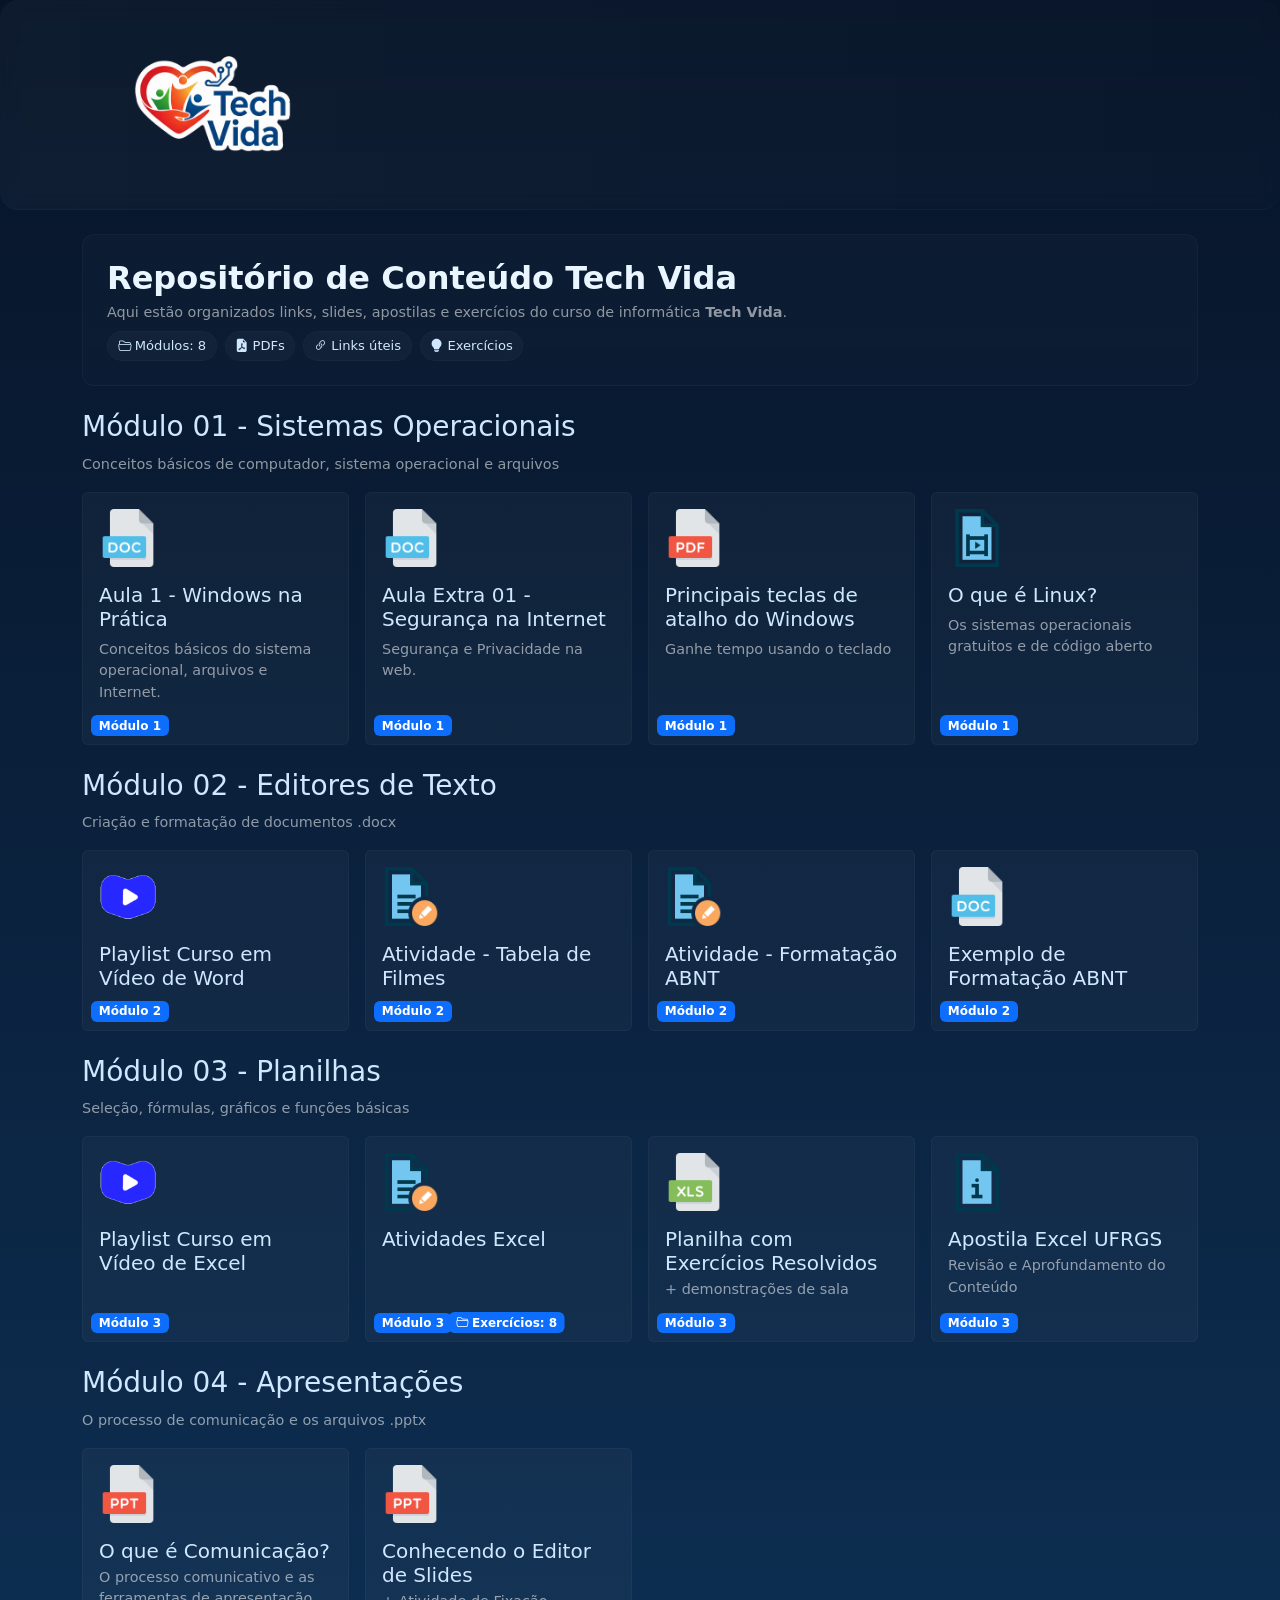
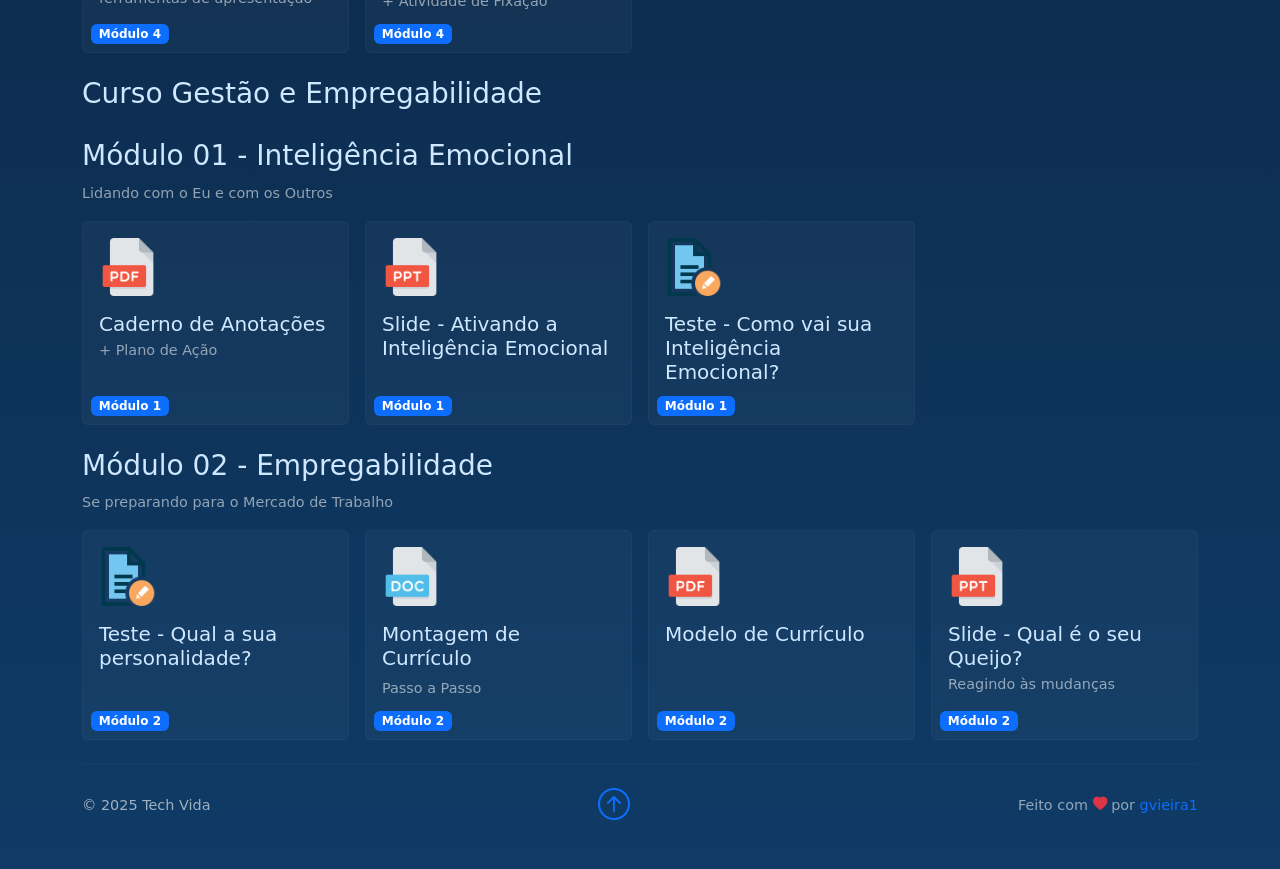
==== index.html @ 8f184164 "feat: add content" ====
<!doctype html>
<html lang="pt-BR">
<head>
  <meta charset="utf-8">
  <meta name="viewport" content="width=device-width, initial-scale=1">
  <title>Tech Vida - Repositório do Curso</title>

  <link href="https://cdn.jsdelivr.net/npm/bootstrap@5.3.3/dist/css/bootstrap.min.css" rel="stylesheet">
  <link href="https://cdn.jsdelivr.net/npm/bootstrap-icons@1.11.3/font/bootstrap-icons.css" rel="stylesheet">
  <link href="css/style.css" rel="stylesheet">
</head>
<body>

  <!-- NAV -->
  <nav class="navbar sticky-top">
    <div class="container">
      <a class="navbar-brand " href="#">
        <img src="images/logo_tech_vida.png" alt="Logo Tech Vida" class="img-fluid w-25" >
      </a>
    </div>
  </nav>

  <main class="container py-4">
    <div class="hero p-4">
      <div class="row align-items-center">
        <div class="col-md-8">
          <h2 class="fw-bold mb-1" style="color: #e9f6ff;">Repositório de Conteúdo Tech Vida</h1>
          <p class="small-muted mb-2">
            Aqui estão organizados links, slides, apostilas e exercícios do curso de informática <strong>Tech Vida</strong>.
          </p>

          <div class="d-flex gap-2 flex-wrap">
            <span class="chip"><i class="bi bi-folder2-open"></i> Módulos: 8</span>
            <span class="chip"><i class="bi bi-file-earmark-pdf-fill"></i> PDFs</span>
            <span class="chip"><i class="bi bi-link-45deg"></i> Links úteis</span>
            <span class=chip><i class="bi bi-lightbulb-fill"></i> Exercícios</span>
          </div>
        </div>

      </div>
    </div>

    <section id="conteudo" class="module-section">
      <div class="d-flex justify-content-between align-items-center mb-2 mt-4">
        <h3 class="mb-0">Módulo 01 - Sistemas Operacionais</h3>
      </div>
      <div class="mb-3"> 
        <small class="small-muted ">Conceitos básicos de computador, sistema operacional e arquivos</small>
      </div>

      <div class="row g-3" id="modules-list">

        <div class="col-sm-6 col-lg-3">
          <a class="card card-link h-100 text-decoration-none p-3 position-relative" href="https://docs.google.com/document/d/1QjmRIXZGOjdM_GFmdOWMCL2_DFZF-2tYCBaxI1Dxbpk/edit?usp=sharing" target="_blank" rel="noopener">
             <img src="images/documento.png" class="card-img-top w-25 mb-3" alt="imagem documento">
            <div class="d-flex align-items-start gap-2">
              <div class="flex-grow-1">
                <h5 >Aula 1 - Windows na Prática</h5>
                <p class="small-muted mb-4">Conceitos básicos do sistema operacional, arquivos e Internet.</p>
                <div class="d-flex gap-2 mt-2">
                  <span class="badge bg-primary position-absolute bottom-0 start-0 m-2">Módulo 1</span>
                </div>
              </div>
            </div>
          </a>
        </div>

        <div class="col-sm-6 col-lg-3">
          <a class="card card-link h-100 text-decoration-none p-3 position-relative" href="https://docs.google.com/document/d/1WBo86A3sF76pIgysKD23KPT0nwzhnFTQVED1BKyTpVQ/edit?usp=sharing" target="_blank" rel="noopener">
            <img src="images/documento.png" class="card-img-top w-25 mb-3" alt="imagem documento">
          <div class="d-flex align-items-start gap-2">
            <div class="flex-grow-1">
              <h5>Aula Extra 01 - Segurança na Internet</h5>
              <p class=" small-muted mb-4">Segurança e Privacidade na web.</p>
                <div class="d-flex  mt-2">
                  <span class="badge bg-primary position-absolute bottom-0 start-0 m-2">Módulo 1</span>
                </div>
            </div>
          </div>
          </a>
        </div>

        <div class="col-sm-6 col-lg-3">
          <a class="card card-link h-100 text-decoration-none p-3 position-relative" href="https://drive.google.com/file/d/1F6C6AUU6wml04krsm16KWGRl8fL4H_EJ/view?usp=sharing" target="_blank" rel="noopener">
            <img src="images/pdf.png" class="card-img-top w-25 mb-3" alt="imagem pdf">
          <div class="d-flex align-items-start ">
            <div class="flex-grow-1">
              <h5>Principais teclas de atalho do Windows</h5>    
              <p class="small-muted mb-4">Ganhe tempo usando o teclado</p>
                <div class="d-flex  mt-2">
                  <span class="badge bg-primary position-absolute bottom-0 start-0 m-2">Módulo 1</span>
                </div>
            </div>
          </div>
          </a>
        </div>

        <div class="col-sm-6 col-lg-3">
          <a class="card card-link h-100 text-decoration-none p-3 position-relative" href="https://youtu.be/CT6BZBzbpWA?si=L2jJQ7GxDPlLMpUe" target="_blank" rel="noopener">
            <img src="images/video.png" class="card-img-top w-25 mb-3" alt="imagem video">
          <div class="d-flex align-items-start gap-2">
            <div class="flex-grow-1">
              <h5 >O que é Linux?</h5>
              <p class="small-muted mb-4">Os sistemas operacionais gratuitos e de código aberto</p>
                <div class="d-flex  mt-2">
                  <span class="badge bg-primary position-absolute bottom-0 start-0 m-2">Módulo 1</span>
                </div>
            </div>
          </div>
          </a>
        </div>
    </section>

    <section id="word" class="module-section">
      <div class="d-flex justify-content-between align-items-center mb-2 mt-4">
        <h3 class="mb-0">Módulo 02 - Editores de Texto</h3>
      </div>
      <div class="mb-3"> 
        <small class="small-muted">Criação e formatação de documentos .docx</small>
      </div>

      <div class="row g-3" id="modules-list">

       <div class="col-sm-6 col-lg-3">
          <a class="card card-link h-100 text-decoration-none p-3 position-relative" href="https://www.youtube.com/playlist?list=PLHz_AreHm4dkxM_0dinX7l_WUxpG-VrC-" target="_blank" rel="noopener">
             <img src="images/cursoemvideo.png" class="card-img-top w-25 mb-3" alt="imagem curso em vídeo">
            <div class="d-flex align-items-start gap-2">
              <div class="flex-grow-1">
                <h5>Playlist Curso em Vídeo de Word</h5>
                <div class="d-flex mt-4">
                  <span class="badge bg-primary position-absolute bottom-0 start-0 m-2">Módulo 2</span>
                </div>
              </div>
            </div>
          </a>
        </div>

         <div class="col-sm-6 col-lg-3">
          <a class="card card-link h-100 text-decoration-none p-3" href="https://drive.google.com/file/d/11dqffAt2Pr1lk7Corqhb7jD_TNxt34Cv/view" target="_blank" rel="noopener">
             <img src="images/exercicio.png" class="card-img-top  w-25 mb-3" alt="imagem exercicio">
            <div class="d-flex align-items-start gap-2">
              <div class="flex-grow-1">
                <h5 >Atividade - Tabela de Filmes</h5>
                <div class="d-flex mt-4">
                  <span class="badge bg-primary position-absolute bottom-0 start-0 m-2">Módulo 2</span>
                </div>
              </div>
            </div>
          </a>
        </div>

        <div class="col-sm-6 col-lg-3">
          <a class="card card-link h-100 text-decoration-none p-3" href="https://docs.google.com/document/d/1O8qZf8Uf72pWbVRD0fKIP9f_TKUlSLRrvoPYPiD6Zp0/edit?usp=sharing" target="_blank" rel="noopener">
             <img src="images/exercicio.png" class="card-img-top w-25 mb-3" alt="imagem exercicio">
            <div class="d-flex align-items-start gap-2">
              <div class="flex-grow-1">
                <h5 class="mb-1">Atividade - Formatação ABNT</h5>
                <div class="d-flex  mt-4">
                  <span class="badge bg-primary position-absolute bottom-0 start-0 m-2">Módulo 2</span>
                </div>
              </div>
            </div>
          </a>
        </div>

        <div class="col-sm-6 col-lg-3">
          <a class="card card-link h-100 text-decoration-none p-3" href="https://docs.google.com/document/d/1pNCakffSAepuD_MtGwRAmiJCTUP8_ZOy/edit?usp=sharing&ouid=105562298098395967536&rtpof=true&sd=true" target="_blank" rel="noopener">
             <img src="images/documento.png" class="card-img-top  w-25 mb-3" alt="imagem documento">
            <div class="d-flex align-items-start gap-2">
              <div class="flex-grow-1">
                <h5 class="mb-1">Exemplo de Formatação ABNT</h5>
                <div class="d-flex mt-4">
                  <span class="badge bg-primary position-absolute bottom-0 start-0 m-2">Módulo 2</span>
                </div>
              </div>
            </div>
          </a>
        </div>
    </section>

    <section id="word" class="module-section">
      <div class="d-flex justify-content-between align-items-center mb-2 mt-4">
        <h3 class="mb-0">Módulo 03 - Planilhas</h3>
      </div>
      <div class="mb-3"> 
        <small class="small-muted">Seleção, fórmulas, gráficos e funções básicas</small>
      </div>

      <div class="row g-3" id="modules-list">

         <div class="col-sm-6 col-lg-3">
          <a class="card card-link h-100 text-decoration-none p-3" href="https://youtube.com/playlist?list=PLHz_AreHm4dkRZoc0-i4sQeot_62qKi4a&si=MaXNBW9bU_bB3fZA" target="_blank" rel="noopener">
             <img src="images/cursoemvideo.png" class="card-img-top mb-3 w-25" alt="imagem curso em vídeo">
            <div class="d-flex align-items-start gap-2">
              <div class="flex-grow-1">
                <h5 class="mb-1">Playlist Curso em Vídeo de Excel</h5>
                <div class="d-flex mt-4">
                  <span class="badge bg-primary position-absolute bottom-0 start-0 m-2">Módulo 3</span>
                </div>
              </div>
            </div>
          </a>
        </div>

        <div class="col-sm-6 col-lg-3">
          <a class="card card-link h-100 text-decoration-none p-3" href="https://drive.google.com/drive/folders/1TW4wBOY5PsdJOhE4PD50f_GfrnmTpbF4?usp=sharing" target="_blank" rel="noopener">
             <img src="images/exercicio.png" class="card-img-top mb-3 w-25" alt="imagem exercício">
            <div class="d-flex align-items-start gap-2">
              <div class="flex-grow-1">
                <h5 class="mb-1">Atividades Excel</h5>
                <div class="d-flex mt-4">
                  <span class="badge bg-primary position-absolute bottom-0 start-0 m-2">Módulo 3</span>
                  <span class="badge bg-primary position-absolute bottom-0 start-50 translate-middle-x m-2"><i class="bi bi-folder2-open"></i> Exercícios: 8</span>
                </div>
              </div>
            </div>
          </a>
        </div>

        <div class="col-sm-6 col-lg-3">
          <a class="card card-link h-100 text-decoration-none p-3" href="/docs/apostila-introducao.pdf" target="_blank" rel="noopener">
             <img src="images/xls.png" class="card-img-top mb-3 w-25" alt="imagem planilha">
            <div class="d-flex align-items-start gap-2">
              <div class="flex-grow-1">
                <h5 class="mb-1">Planilha com Exercícios Resolvidos</h5>
                <p class="mb-1 small-muted">+ demonstrações de sala</p>
                <div class="d-flex mt-4">
                  <span class="badge bg-primary bg-primary position-absolute bottom-0 start-0 m-2">Módulo 3</span>
                </div>
              </div>
            </div>
          </a>
        </div>

        <div class="col-sm-6 col-lg-3">
          <a class="card card-link h-100 text-decoration-none p-3" href="https://www.ufrgs.br/petcivil/wp-content/uploads/2023/09/Apostila-Excel-2023.2.docx.pdf" target="_blank" rel="noopener">
             <img src="images/internet.png" class="card-img-top  mb-3 w-25" alt="imagem internet">
            <div class="d-flex align-items-start gap-2">
              <div class="flex-grow-1">
                <h5 class="mb-1">Apostila Excel UFRGS</h5>
                <p class="mb-1 small-muted">Revisão e Aprofundamento do Conteúdo</p>
                <div class="d-flex mt-4">
                  <span class="badge bg-primary bg-primary position-absolute bottom-0 start-0 m-2">Módulo 3</span>
                </div>
              </div>
            </div>
          </a>
        </div>
    </section>


    <section id="word" class="module-section">
      <div class="d-flex justify-content-between align-items-center mb-2 mt-4">
        <h3 class="mb-0">Módulo 04 - Apresentações</h3>
      </div>
      <div class="mb-3"> 
        <small class="small-muted">O processo de comunicação e os arquivos .pptx</small>
      </div>

      <div class="row g-3" id="modules-list">
        
       <div class="col-sm-6 col-lg-3">
          <a class="card card-link h-100 text-decoration-none p-3" href="/docs/apostila-introducao.pdf" target="_blank" rel="noopener">
             <img src="images/ppt.png" class="card-img-top  w-25 mb-3" alt="imagem apresentação">
            <div class="d-flex align-items-start gap-2">
              <div class="flex-grow-1">
                <h5 class="mb-1">O que é Comunicação?</h5>
                <p class="mb-1 small-muted">O processo comunicativo e as ferramentas de apresentação</p>
                <div class="d-flex  mt-4">
                  <span class="badge bg-primary position-absolute bottom-0 start-0 m-2">Módulo 4</span>
                </div>
              </div>
            </div>
          </a>
        </div>

         <div class="col-sm-6 col-lg-3">
          <a class="card card-link h-100 text-decoration-none p-3" href="https://1drv.ms/p/c/cab9081843ad4332/EeNB2-dNJGJDimUKR0ixR-wBgFUawlklpBYfm9FYuI231Q?e=0XyFOQ" target="_blank" rel="noopener">
             <img src="images/ppt.png" class="card-img-top w-25 mb-3" alt="imagem apresentação">
            <div class="d-flex align-items-start gap-2">
              <div class="flex-grow-1">
                <h5 class="mb-1">Conhecendo o Editor de Slides</h5>
                <p class="mb-1 small-muted">+ Atividade de Fixação</p>
                <div class="d-flex mt-4">
                  <span class="badge bg-primary position-absolute bottom-0 start-0 m-2">Módulo 4</span>
                </div>
              </div>
            </div>
          </a>
        </div>

    </section>


    <section id="word" class="module-section">
      <div class="d-flex justify-content-between align-items-center mb-4 mt-4">
        <h3 class="mb-1">Curso Gestão e Empregabilidade</h3>
      </div>
    </section>

             
    <section id="word" class="module-section">
      <div class="d-flex justify-content-between align-items-center mb-2 mt-4">
        <h3 class="mb-0">Módulo 01 - Inteligência Emocional</h3>
      </div>
      <div class="mb-3"> 
        <small class="small-muted">Lidando com o Eu e com os Outros</small>
      </div>

      <div class="row g-3" id="modules-list">

       <div class="col-sm-6 col-lg-3">
          <a class="card card-link h-100 text-decoration-none p-3" href="https://drive.google.com/file/d/1GIacjPQHtz-5bPz4IWCoxRgSmBsF_6_F/view?usp=sharing" target="_blank" rel="noopener">
             <img src="images/pdf.png" class="card-img-top mb-3 w-25" alt="imagem pdf">
            <div class="d-flex align-items-start gap-2">
              <div class="flex-grow-1">
                <h5 class="mb-1">Caderno de Anotações</h5>
                <p class="mb-1 small-muted">+ Plano de Ação</p>
                <div class="d-flex mt-4">
                  <span class="badge bg-primary position-absolute bottom-0 start-0 m-2">Módulo 1</span>
                </div>
              </div>
            </div>
          </a>
        </div> 

        <div class="col-sm-6 col-lg-3">
          <a class="card card-link h-100 text-decoration-none p-3" href="https://1drv.ms/p/c/cab9081843ad4332/EV4nmbEJyKFIiXFgvTXEE5QBK87oD1yClx2tlzMSBOEURw?e=P25bpB" target="_blank" rel="noopener">
             <img src="images/ppt.png" class="card-img-top mb-3 w-25" alt="imagem apresentação">
            <div class="d-flex align-items-start gap-2">
              <div class="flex-grow-1">
                <h5 class="mb-1">Slide - Ativando a Inteligência Emocional</h5>
              
                <div class="d-flex mt-4">
                  <span class="badge bg-primary position-absolute bottom-0 start-0 m-2">Módulo 1</span>
                </div>
              </div>
            </div>
          </a>
        </div> 

        <div class="col-sm-6 col-lg-3">
          <a class="card card-link h-100 text-decoration-none p-3" href="https://docs.google.com/document/d/14xdJ4tvDO0y5DRgNbmq79XWzpzHo65ph5GcoOeEqZYY/edit?usp=sharing" target="_blank" rel="noopener">
             <img src="images/exercicio.png" class="card-img-top mb-3 w-25" alt="imagem exercício">
            <div class="d-flex align-items-start gap-2">
              <div class="flex-grow-1">
                <h5 class="mb-1">Teste - Como vai sua Inteligência Emocional?</h5>
              
                <div class="d-flex mt-4">
                  <span class="badge bg-primary position-absolute bottom-0 start-0 m-2">Módulo 1</span>
                </div>
              </div>
            </div>
          </a>
        </div> 
        
    </section>

    <section id="word" class="module-section">
      <div class="d-flex justify-content-between align-items-center mb-2 mt-4">
        <h3 class="mb-0">Módulo 02 - Empregabilidade</h3>
      </div>
      <div class="mb-3"> 
        <small class="small-muted">Se preparando para o Mercado de Trabalho</small>
      </div>

      <div class="row g-3" id="modules-list">

        <div class="col-sm-6 col-lg-3">
          <a class="card card-link h-100 text-decoration-none p-3" href="https://www.16personalities.com/br/teste-de-personalidade" target="_blank" rel="noopener">
             <img src="images/exercicio.png" class="card-img-top mb-3 w-25" alt="imagem exercício">
            <div class="d-flex align-items-start gap-2">
              <div class="flex-grow-1">
                <h5>Teste - Qual a sua personalidade?</h5>
                
                <div class="d-flex mt-4">
                  <span class="badge bg-primary position-absolute bottom-0 start-0 m-2">Módulo 2</span>
                </div>
              </div>
            </div>
          </a>
        </div> 

        <div class="col-sm-6 col-lg-3">
          <a class="card card-link h-100 text-decoration-none p-3" href="https://docs.google.com/document/d/1jsJxAzs7g7Doc9J6mPfYCevvelv39Z8ZJKihKnzJzo0/edit?usp=sharing" target="_blank" rel="noopener">
             <img src="images/documento.png" class="card-img-top mb-3 w-25" alt="imagem pdf">
            <div class="d-flex align-items-start gap-2">
              <div class="flex-grow-1">
                <h5 >Montagem de Currículo</h5>
                <p class="mb-1 small-muted">Passo a Passo</p>
                <div class="d-flex  mt-4">
                  <span class="badge bg-primary position-absolute bottom-0 start-0 m-2">Módulo 2</span>
                </div>
              </div>
            </div>
          </a>
        </div> 

        <div class="col-sm-6 col-lg-3">
          <a class="card card-link h-100 text-decoration-none p-3" href="https://drive.google.com/file/d/1XX4iI1MM-IoPhfjdrMogRl3yni_r765v/view?usp=sharing" target="_blank" rel="noopener">
             <img src="images/pdf.png" class="card-img-top mb-3 w-25" alt="imagem pdf">
            <div class="d-flex align-items-start gap-2">
              <div class="flex-grow-1">
                <h5 >Modelo de Currículo</h5>
            
                <div class="d-flex  mt-4">
                  <span class="badge bg-primary position-absolute bottom-0 start-0 m-2">Módulo 2</span>
                </div>
              </div>
            </div>
          </a>
        </div> 


         <div class="col-sm-6 col-lg-3">
          <a class="card card-link h-100 text-decoration-none p-3" href="/docs/apostila-introducao.pdf" target="_blank" rel="noopener">
             <img src="images/ppt.png" class="card-img-top mb-3 w-25" alt="imagem apresentação">
            <div class="d-flex align-items-start gap-2">
              <div class="flex-grow-1">
                <h5 class="mb-1">Slide - Qual é o seu Queijo?</h5>
                <p class="mb-1 small-muted">Reagindo às mudanças</p>
                <div class="d-flex mt-4">
                  <span class="badge bg-primary position-absolute bottom-0 start-0 m-2">Módulo 2</span>
                </div>
              </div>
            </div>
          </a>
        </div> 

    </section>
    
    

    <!-- RODAPÉ -->
    <footer class="footer mt-4">
      
      <div class="d-flex justify-content-between align-items-center">
        <div>
          © 2025  </span> Tech Vida 
        </div>
        <div>
          <a class="text-decoration-none bottom-0 start-50 translate-middle-x m-2" href=""><i class="bi bi-arrow-up-circle fs-2"></i> </a>
             
        </div>
        <div class="small-muted">
          Feito com <i class="bi bi-heart-fill text-danger"></i> por <a class="text-decoration-none" href="https://github.com/gvieira1" target="_blank" rel="noopener">gvieira1</a>
        </div>
      </div>
    </footer>

  </main>

  <!-- SCRIPTS -->
  <script src="https://cdn.jsdelivr.net/npm/bootstrap@5.3.3/dist/js/bootstrap.bundle.min.js"></script>


</body>
</html>
---- css/style.css ----
:root{
      --bg-900: #071428;  
      --bg-800: #0b2340;
      --bg-700: #0f3b66; 
      --accent: #1b6ca8; 
      --muted-text: #cfe8ff;
      --card-bg: rgba(255,255,255,0.03);
      --glass: rgba(255,255,255,0.04);
    }

    body{
      background: linear-gradient(180deg,var(--bg-900) 0%, var(--bg-800) 40%, var(--bg-700) 100%);
      color: var(--muted-text);
      min-height: 100vh;
      font-family: Inter, system-ui, -apple-system, "Segoe UI", Roboto, "Helvetica Neue", Arial;
    }

    .navbar{
      background: linear-gradient(90deg, rgba(255,255,255,0.03), rgba(255,255,255,0.01));
      backdrop-filter: blur(8px);
      border-bottom: 1px solid rgba(255,255,255,0.03);
      border-radius: 18px;
    }

    .hero {
      padding: 3.25rem 1rem;
      border-radius: 12px;
      background: linear-gradient(180deg, rgba(255,255,255,0.02), rgba(255,255,255,0.01));
      border: 1px solid rgba(255,255,255,0.03);
    }

    .chip {
      background: rgba(255,255,255,0.03);
      color: var(--muted-text);
      border-radius: 999px;
      padding: 0.25rem 0.6rem;
      font-size: 0.82rem;
      border: 1px solid rgba(255,255,255,0.02);
    }

    .card-link {
      background: var(--card-bg);
      border: 1px solid rgba(255,255,255,0.03);
      color: var(--muted-text);
      transition: transform .12s ease, box-shadow .12s ease;
    }
    .card-link:hover{
      transform: translateY(-4px);
      box-shadow: 0 8px 30px rgba(3,10,24,0.55);
    }

    .badge-type {
      background: rgba(255,255,255,0.03);
      color: var(--muted-text);
      border: 1px solid rgba(255,255,255,0.02);
    }

    .footer {
      border-top: 1px solid rgba(255,255,255,0.03);
      padding-top: 1rem;
      padding-bottom: 1rem;
      color: rgba(255,255,255,0.6);
      font-size: .9rem;
    }

    .module-section { 
      margin-top: 1.25rem; 
    }

    .small-muted { color: rgba(255,255,255,0.55); font-size: .9rem; }
   
    a:focus, button:focus, input:focus { outline: 3px solid rgba(27,108,168,0.25); outline-offset: 2px; }
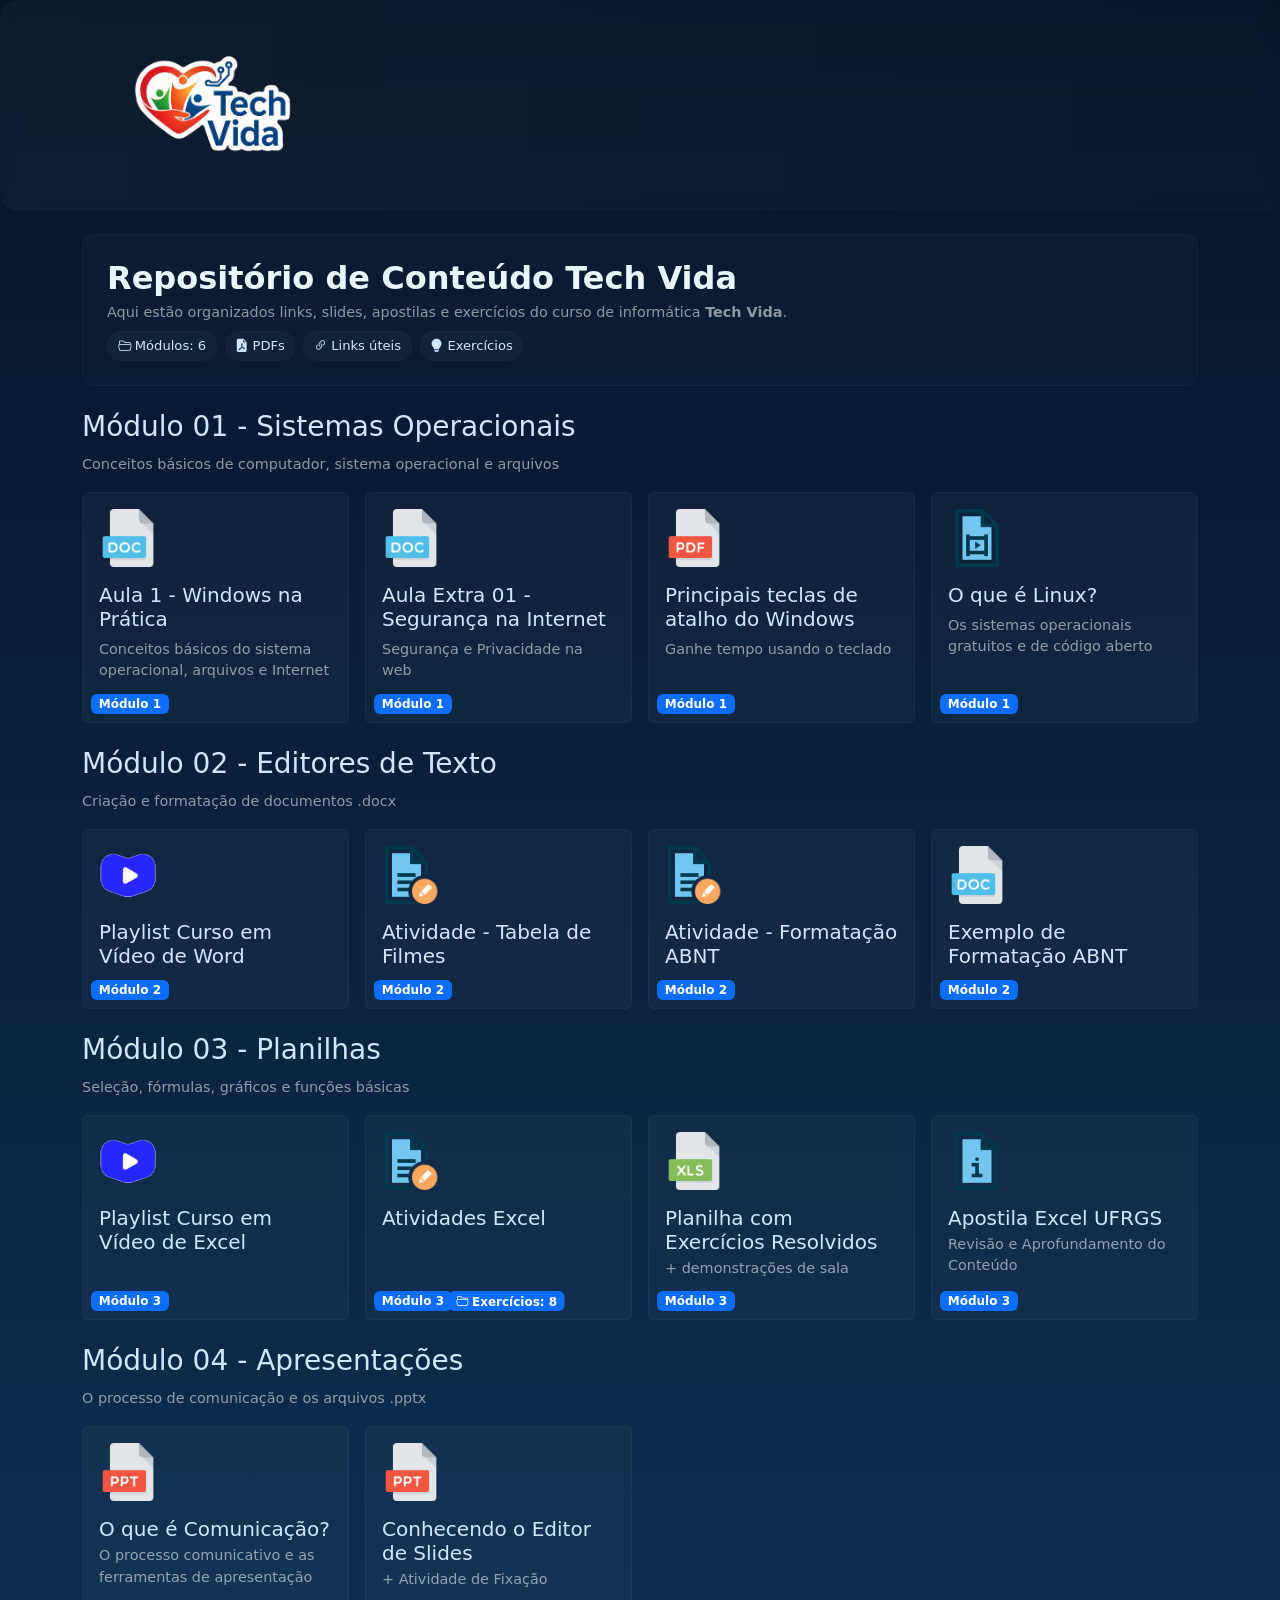
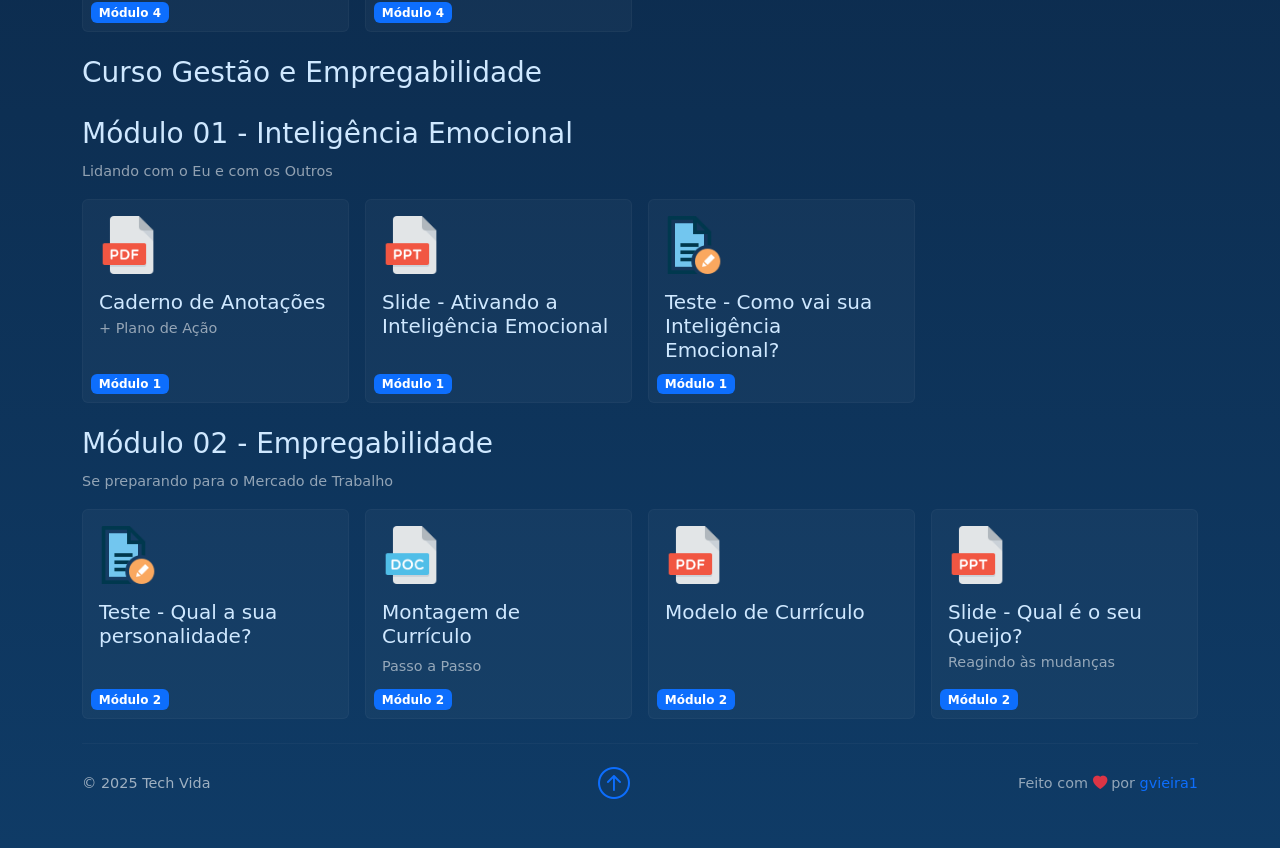
==== commit c197ec3e: "feat: add more contents" ====
--- a/index.html
+++ b/index.html
@@ -4,7 +4,7 @@
   <meta charset="utf-8">
   <meta name="viewport" content="width=device-width, initial-scale=1">
   <title>Tech Vida - Repositório do Curso</title>
-
+  <link rel="icon" href="images/logo_tech_vida.png">
   <link href="https://cdn.jsdelivr.net/npm/bootstrap@5.3.3/dist/css/bootstrap.min.css" rel="stylesheet">
   <link href="https://cdn.jsdelivr.net/npm/bootstrap-icons@1.11.3/font/bootstrap-icons.css" rel="stylesheet">
   <link href="css/style.css" rel="stylesheet">
@@ -30,7 +30,7 @@
           </p>
 
           <div class="d-flex gap-2 flex-wrap">
-            <span class="chip"><i class="bi bi-folder2-open"></i> Módulos: 8</span>
+            <span class="chip"><i class="bi bi-folder2-open"></i> Módulos: 6</span>
             <span class="chip"><i class="bi bi-file-earmark-pdf-fill"></i> PDFs</span>
             <span class="chip"><i class="bi bi-link-45deg"></i> Links úteis</span>
             <span class=chip><i class="bi bi-lightbulb-fill"></i> Exercícios</span>
@@ -56,7 +56,7 @@
             <div class="d-flex align-items-start gap-2">
               <div class="flex-grow-1">
                 <h5 >Aula 1 - Windows na Prática</h5>
-                <p class="small-muted mb-4">Conceitos básicos do sistema operacional, arquivos e Internet.</p>
+                <p class="small-muted mb-4">Conceitos básicos do sistema operacional, arquivos e Internet</p>
                 <div class="d-flex gap-2 mt-2">
                   <span class="badge bg-primary position-absolute bottom-0 start-0 m-2">Módulo 1</span>
                 </div>
@@ -71,7 +71,7 @@
           <div class="d-flex align-items-start gap-2">
             <div class="flex-grow-1">
               <h5>Aula Extra 01 - Segurança na Internet</h5>
-              <p class=" small-muted mb-4">Segurança e Privacidade na web.</p>
+              <p class=" small-muted mb-4">Segurança e Privacidade na web</p>
                 <div class="d-flex  mt-2">
                   <span class="badge bg-primary position-absolute bottom-0 start-0 m-2">Módulo 1</span>
                 </div>
@@ -218,7 +218,7 @@
         </div>
 
         <div class="col-sm-6 col-lg-3">
-          <a class="card card-link h-100 text-decoration-none p-3" href="/docs/apostila-introducao.pdf" target="_blank" rel="noopener">
+          <a class="card card-link h-100 text-decoration-none p-3" href="https://1drv.ms/x/c/cab9081843ad4332/EZQCAJlkUJFNlYbc3QiONEYBdDyYOBbM819UPMHEQ4wPOw?e=q6Xrj7" target="_blank" rel="noopener">
              <img src="images/xls.png" class="card-img-top mb-3 w-25" alt="imagem planilha">
             <div class="d-flex align-items-start gap-2">
               <div class="flex-grow-1">
@@ -260,7 +260,7 @@
       <div class="row g-3" id="modules-list">
         
        <div class="col-sm-6 col-lg-3">
-          <a class="card card-link h-100 text-decoration-none p-3" href="/docs/apostila-introducao.pdf" target="_blank" rel="noopener">
+          <a class="card card-link h-100 text-decoration-none p-3" href="https://1drv.ms/p/c/cab9081843ad4332/EcRhBULS4xJGgONlwC7PR6cBFztOjO60ZR4DQBjPVu18mQ?e=u5Rxjz" target="_blank" rel="noopener">
              <img src="images/ppt.png" class="card-img-top  w-25 mb-3" alt="imagem apresentação">
             <div class="d-flex align-items-start gap-2">
               <div class="flex-grow-1">
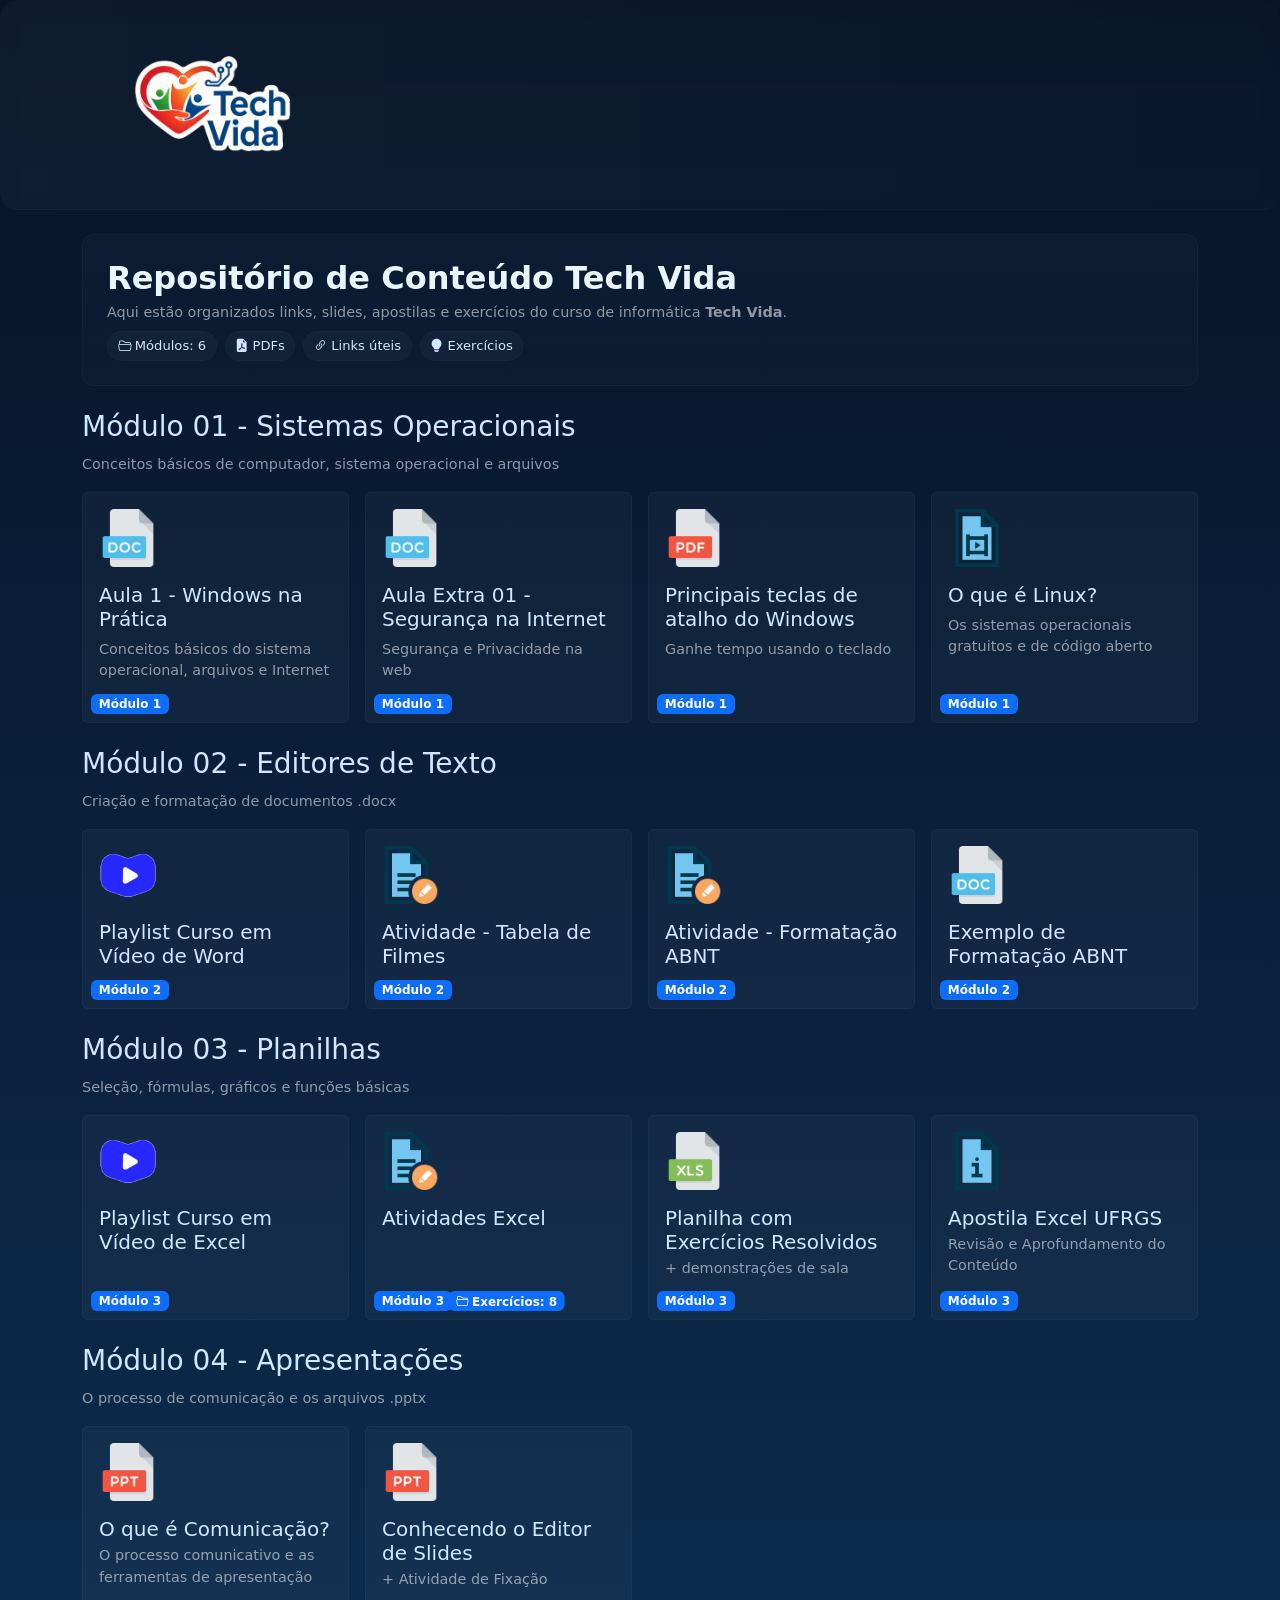
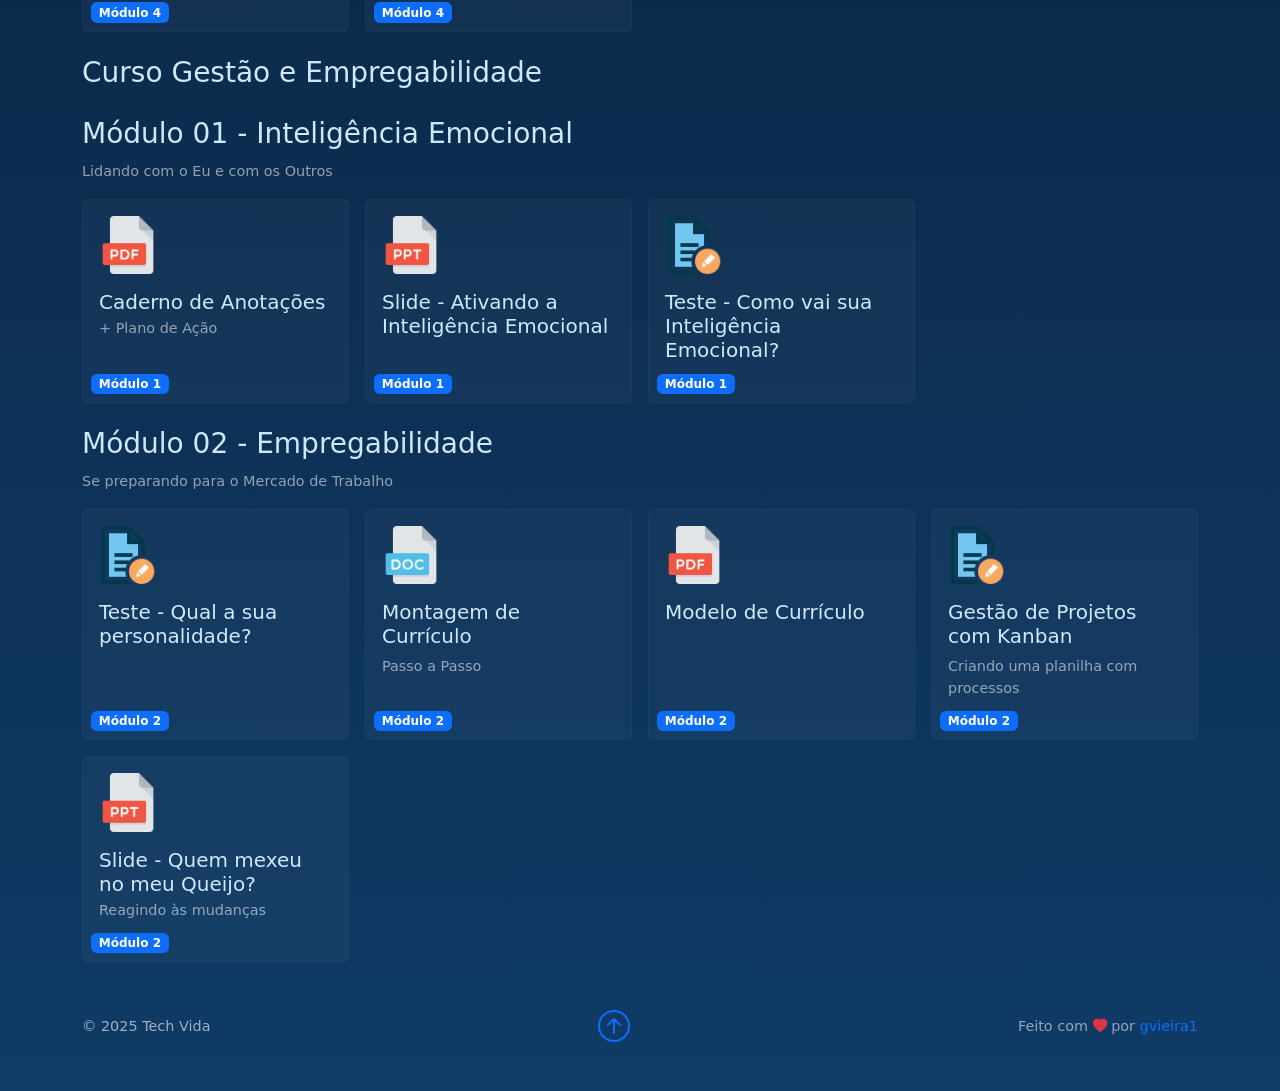
==== commit 0a84b04e: "feat: add more content" ====
--- a/index.html
+++ b/index.html
@@ -411,13 +411,28 @@
           </a>
         </div> 
 
+          <div class="col-sm-6 col-lg-3">
+          <a class="card card-link h-100 text-decoration-none p-3" href="https://docs.google.com/document/d/1YRPQWV2qWdFrHMMFa-pbf0yvYNiZHS37RLIEPW2wDmI/edit?usp=sharing" target="_blank" rel="noopener">
+             <img src="images/exercicio.png" class="card-img-top mb-3 w-25" alt="imagem exercicio">
+            <div class="d-flex align-items-start gap-2">
+              <div class="flex-grow-1">
+                <h5 >Gestão de Projetos com Kanban</h5>
+                <p class="mb-1 small-muted">Criando uma planilha com processos</p>
+                <div class="d-flex  mt-4">
+                  <span class="badge bg-primary position-absolute bottom-0 start-0 m-2">Módulo 2</span>
+                </div>
+              </div>
+            </div>
+          </a>
+        </div> 
+
 
          <div class="col-sm-6 col-lg-3">
-          <a class="card card-link h-100 text-decoration-none p-3" href="/docs/apostila-introducao.pdf" target="_blank" rel="noopener">
+          <a class="card card-link h-100 text-decoration-none p-3" href="https://1drv.ms/p/c/cab9081843ad4332/IQBdo4VtxW9kToYNBCBhurVJAaO2z32V5gkQsaTtnnMAwHM?e=cmQ6qm" target="_blank" rel="noopener">
              <img src="images/ppt.png" class="card-img-top mb-3 w-25" alt="imagem apresentação">
             <div class="d-flex align-items-start gap-2">
               <div class="flex-grow-1">
-                <h5 class="mb-1">Slide - Qual é o seu Queijo?</h5>
+                <h5 class="mb-1">Slide - Quem mexeu no meu Queijo?</h5>
                 <p class="mb-1 small-muted">Reagindo às mudanças</p>
                 <div class="d-flex mt-4">
                   <span class="badge bg-primary position-absolute bottom-0 start-0 m-2">Módulo 2</span>
